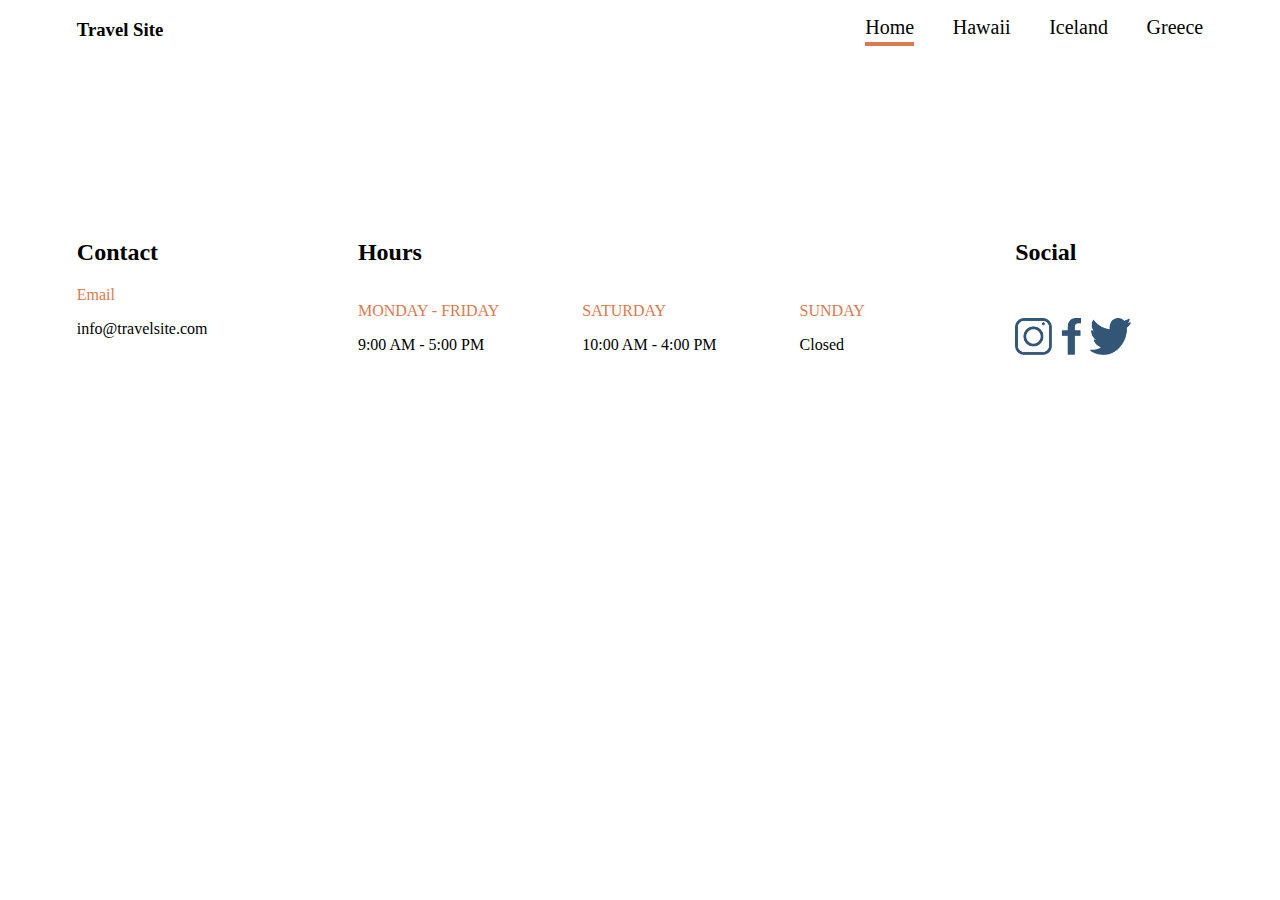
==== pages/greece.html @ 99d98926 "created addtional pages" ====
<!DOCTYPE html>
<html lang="en">
<head>
    <meta charset="UTF-8">
    <meta http-equiv="X-UA-Compatible" content="IE=edge">
    <meta name="viewport" content="width=device-width, initial-scale=1.0">
    <link rel="stylesheet" href="../css/global.css">
    <link rel="stylesheet" href="../css/destinations.css">
   
    <title>Document</title>
</head>
<body>
    <nav class="nav-bar">
        <h3 class="nav-bar--title">Travel Site</h3> 
        <ul class="nav-bar__list">
            <li class="nav-bar__list--item"><a class="nav-bar__list--link" href="">Home</a></li>
            <li><a class="nav-bar__list--link" href="./hawaii.html">Hawaii</a></li>
            <li><a class="nav-bar__list--link" href="./iceland.html">Iceland</a></li>
            <li><a class="nav-bar__list--link" href="./greece.html">Greece</a></li>
        </ul>
    </nav>
    <header>
        <h1>

        </h1>
        <div>
            <h2>

            </h2>
            <ul>
                <li></li>
                <li></li>
                <li></li>
                <li></li>
            </ul>
        </div>
        <div>
            <h2>

            </h2>
            <ul>
                <li></li>
                <li></li>
                <li></li>
                <li></li>
            </ul>
        </div>
        <div>
            <h2>

            </h2>
            <ul>
                <li></li>
                <li></li>
                <li></li>
                <li></li>
            </ul>
        </div>
    </header>
    <footer class="footer">
        <article>
            <h2>Contact</h2>
            <p class="footer__section--subtitles">Email</p>
            <p>info@travelsite.com</p>
        </article>
        <article class="footer__section">
            <h2>Hours</h2>
            <div class="footer__section__days">
                <div>
                    <p class="footer__section--subtitles">MONDAY - FRIDAY</p>
                    <p>9:00 AM - 5:00 PM</p>
                </div>
                <div>
                    <p class="footer__section--subtitles">SATURDAY</p>
                    <P>10:00 AM - 4:00 PM</P>
                </div>
                <div>
                    <p class="footer__section--subtitles">SUNDAY</p>
                    <p>Closed</p>
                </div>
            </div>
        </article>
        <article>
            <h2 class="footer__section--title">Social</h2>
            <picture class="footer__section__icons">
                <img class="footer__section--icon" src="../assets/Icons/icon-instagram.png" alt="instagram icon">
                <img class="footer__section--icon" src="../assets/Icons/icon-facebook.png" alt="facebook icon">
                <img class="footer__section--icon" src="../assets/Icons/icon-twitter.png" alt="twitter icon">
            </picture>
        </article>
    </footer>
</body>
</html>
---- css/global.css ----
body{

    margin: 0;
}

.nav-bar {
    background-color: #FFFFFF;
    display:flex;
    justify-content: space-between;
    padding: 0% 6%;
}

.nav-bar--title {
    display:flex;
}

.nav-bar__list {
    display:flex;
    justify-content: space-between;
    list-style: none;
    height: 30px;
    width: 30%;
}

.nav-bar__list--item{
    border-bottom: 4px solid #DB7A4E;
}
.nav-bar__list--link {
    text-decoration: none;
    color:black;
    display:inline-block;
    font-size: 20px;
}

li {
    display:inline-block;
}

.footer {
    padding: 2% 6%;
    display: flex;
    justify-content: space-between;

}

.footer__section {

    width: 45%;
}

.footer__section--subtitles {

    color: #DB7A4E;

}

.footer__section__days {

    display: flex;
    justify-content: space-between;
    
}

.footer__section--icon {
    
    max-height: 15%;
    
}

.footer img {
    
    margin-right: 3%;

}

.footer__section--title {
    margin-bottom: 28%;
}
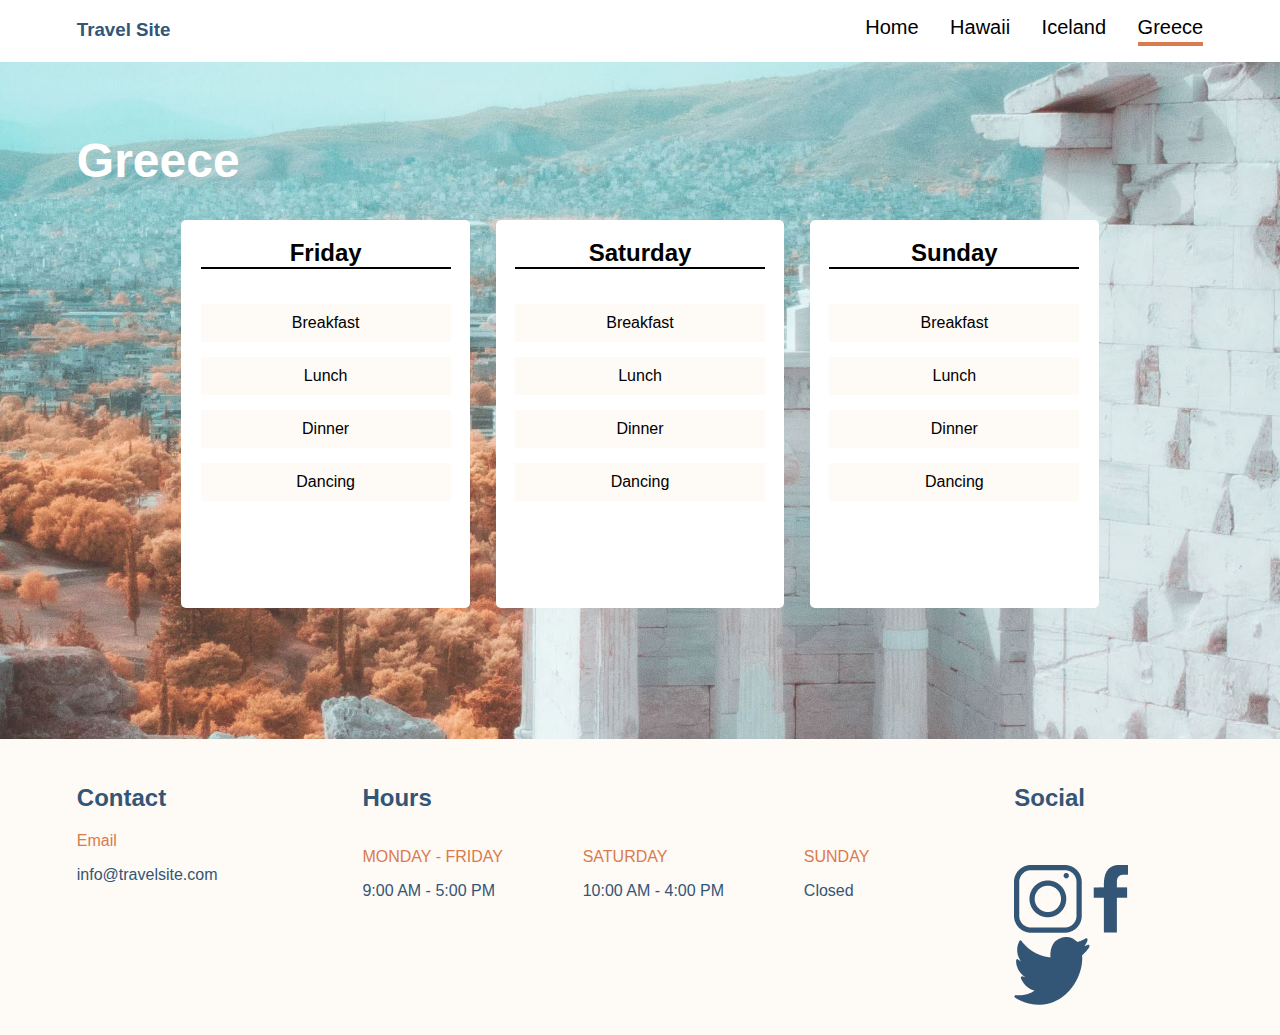
==== commit 740a3d4d: "organized pages and cards" ====
--- a/pages/greece.html
+++ b/pages/greece.html
@@ -1,60 +1,63 @@
 <!DOCTYPE html>
 <html lang="en">
+
 <head>
     <meta charset="UTF-8">
     <meta http-equiv="X-UA-Compatible" content="IE=edge">
     <meta name="viewport" content="width=device-width, initial-scale=1.0">
     <link rel="stylesheet" href="../css/global.css">
     <link rel="stylesheet" href="../css/destinations.css">
-   
-    <title>Document</title>
+    <title>Greece</title>
 </head>
+
 <body>
     <nav class="nav-bar">
-        <h3 class="nav-bar--title">Travel Site</h3> 
+        <h3 class="nav-bar--title">Travel Site</h3>
         <ul class="nav-bar__list">
-            <li class="nav-bar__list--item"><a class="nav-bar__list--link" href="">Home</a></li>
+            <li><a class="nav-bar__list--link" href="../index.html">Home</a></li>
             <li><a class="nav-bar__list--link" href="./hawaii.html">Hawaii</a></li>
             <li><a class="nav-bar__list--link" href="./iceland.html">Iceland</a></li>
-            <li><a class="nav-bar__list--link" href="./greece.html">Greece</a></li>
+            <li class="nav-bar__list--active"><a class="nav-bar__list--link" href="./greece.html">Greece</a></li>
         </ul>
     </nav>
-    <header>
-        <h1>
-
+    <header class="header header--greece">
+        <h1 class="header--title">
+            Greece
         </h1>
-        <div>
-            <h2>
-
-            </h2>
-            <ul>
-                <li></li>
-                <li></li>
-                <li></li>
-                <li></li>
-            </ul>
-        </div>
-        <div>
-            <h2>
-
-            </h2>
-            <ul>
-                <li></li>
-                <li></li>
-                <li></li>
-                <li></li>
-            </ul>
-        </div>
-        <div>
-            <h2>
-
-            </h2>
-            <ul>
-                <li></li>
-                <li></li>
-                <li></li>
-                <li></li>
-            </ul>
+        <div class="header__cards">
+            <div class="header__cards__card">
+                <h2 class="header__cards__card--title">
+                    Friday
+                </h2>
+                <ul class="header__cards__card__list">
+                    <li class="header__cards__card__list--item">Breakfast</li>
+                    <li class="header__cards__card__list--item">Lunch</li>
+                    <li class="header__cards__card__list--item">Dinner</li>
+                    <li class="header__cards__card__list--item">Dancing</li>
+                </ul>
+            </div>
+            <div class="header__cards__card">
+                <h2 class="header__cards__card--title">
+                    Saturday
+                </h2>
+                <ul class="header__cards__card__list">
+                    <li class="header__cards__card__list--item">Breakfast</li>
+                    <li class="header__cards__card__list--item">Lunch</li>
+                    <li class="header__cards__card__list--item">Dinner</li>
+                    <li class="header__cards__card__list--item">Dancing</li>
+                </ul>
+            </div>
+            <div class="header__cards__card">
+                <h2 class="header__cards__card--title">
+                    Sunday
+                </h2>
+                <ul class="header__cards__card__list">
+                    <li class="header__cards__card__list--item">Breakfast</li>
+                    <li class="header__cards__card__list--item">Lunch</li>
+                    <li class="header__cards__card__list--item">Dinner</li>
+                    <li class="header__cards__card__list--item">Dancing</li>
+                </ul>
+            </div>
         </div>
     </header>
     <footer class="footer">
@@ -82,12 +85,13 @@
         </article>
         <article>
             <h2 class="footer__section--title">Social</h2>
-            <picture class="footer__section__icons">
+            <div class="footer__section__icons">
                 <img class="footer__section--icon" src="../assets/Icons/icon-instagram.png" alt="instagram icon">
                 <img class="footer__section--icon" src="../assets/Icons/icon-facebook.png" alt="facebook icon">
                 <img class="footer__section--icon" src="../assets/Icons/icon-twitter.png" alt="twitter icon">
-            </picture>
+            </div>
         </article>
     </footer>
 </body>
+
 </html>--- a/css/global.css
+++ b/css/global.css
@@ -1,6 +1,11 @@
-body{
+body {
+    margin: 0;
+    color: #335576;
+    font-family: Verdana, Geneva, Tahoma, sans-serif;
+}
 
-    margin: 0;
+li {
+    display:inline-block;
 }
 
 .nav-bar {
@@ -22,17 +27,14 @@
     width: 30%;
 }
 
-.nav-bar__list--item{
+.nav-bar__list--active{
     border-bottom: 4px solid #DB7A4E;
 }
+
 .nav-bar__list--link {
     text-decoration: none;
     color:black;
-    display:inline-block;
     font-size: 20px;
-}
-
-li {
     display:inline-block;
 }
 
@@ -40,40 +42,31 @@
     padding: 2% 6%;
     display: flex;
     justify-content: space-between;
-
+    background-color: #FEFAF5;
 }
 
 .footer__section {
-
     width: 45%;
 }
 
 .footer__section--subtitles {
+    color: #DB7A4E;
+}
 
-    color: #DB7A4E;
+.footer__section__days {
+    display: flex;
+    justify-content: space-between;
 
 }
 
-.footer__section__days {
-
-    display: flex;
-    justify-content: space-between;
-    
-}
-
 .footer__section--icon {
-    
     max-height: 15%;
-    
 }
 
 .footer img {
-    
     margin-right: 3%;
-
 }
 
 .footer__section--title {
     margin-bottom: 28%;
-}
-   +}--- a/css/destinations.css
+++ b/css/destinations.css
@@ -0,0 +1,60 @@
+.header {
+  padding: 3% 6%;
+  height: 600px;
+  background-repeat: no-repeat;
+  background-size: cover;
+  background-position: center;
+
+}
+
+.header--hawaii {
+  background-image: url("../assets/images/hawaii.jpg");
+}
+
+.header--iceland {
+  background-image: url("../assets/images/iceland.jpg");
+}
+
+.header--greece {
+  background-image: url("../assets/images/greece.jpg");
+}
+
+.header--title {
+  font-size: 3em;
+  color: white;
+}
+
+.header__cards {
+  padding: 0 7%;
+  display: flex;
+  flex-direction: row;
+  justify-content: space-evenly;
+}
+
+.header__cards__card {
+  padding: 2%;
+  height: 350px;
+  width: 250px;
+  color: black;
+  text-align: center;
+  background-color: #fff;
+  border-radius: 5px;
+}
+
+.header__cards__card--title {
+  margin-top: 0;
+  border-bottom: 2px solid black;
+}
+
+.header__cards__card__list {
+  padding-left: 0;
+  list-style: none;
+  display: flex;
+  flex-direction: column;
+}
+
+.header__cards__card__list--item {
+  margin-top: 6%;
+  padding: 4% 0;
+  background-color: #FEFAF5;
+}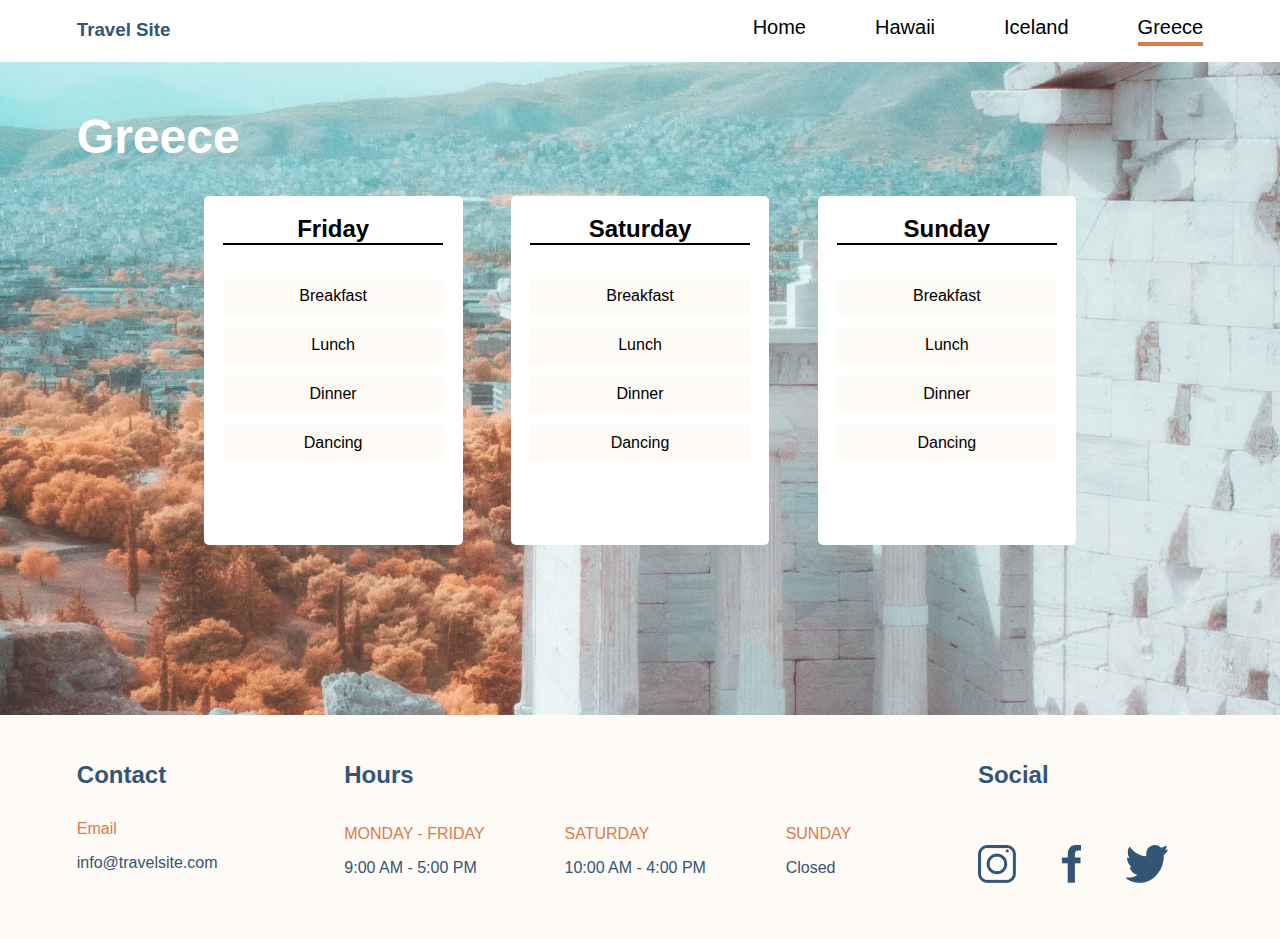
==== commit 8719bf63: "finnal commit" ====
--- a/pages/greece.html
+++ b/pages/greece.html
@@ -62,7 +62,7 @@
     </header>
     <footer class="footer">
         <article>
-            <h2>Contact</h2>
+            <h2 class="footer__section--title1">Contact</h2>
             <p class="footer__section--subtitles">Email</p>
             <p>info@travelsite.com</p>
         </article>
@@ -83,8 +83,8 @@
                 </div>
             </div>
         </article>
-        <article>
-            <h2 class="footer__section--title">Social</h2>
+        <article class="footer__section--3">
+            <h2 class="footer__section--title3">Social</h2>
             <div class="footer__section__icons">
                 <img class="footer__section--icon" src="../assets/Icons/icon-instagram.png" alt="instagram icon">
                 <img class="footer__section--icon" src="../assets/Icons/icon-facebook.png" alt="facebook icon">
--- a/css/global.css
+++ b/css/global.css
@@ -2,6 +2,10 @@
     margin: 0;
     color: #335576;
     font-family: Verdana, Geneva, Tahoma, sans-serif;
+}
+
+header {
+    margin-top: 3%;
 }
 
 li {
@@ -9,10 +13,15 @@
 }
 
 .nav-bar {
-    background-color: #FFFFFF;
+    padding: 0% 6%;
+    top: 0;
+    left: 0;
+    width: 88%;
     display:flex;
     justify-content: space-between;
-    padding: 0% 6%;
+    background-color: #FFFFFF;
+    position: fixed;
+    z-index: 3;
 }
 
 .nav-bar--title {
@@ -24,7 +33,7 @@
     justify-content: space-between;
     list-style: none;
     height: 30px;
-    width: 30%;
+    width: 40%;
 }
 
 .nav-bar__list--active{
@@ -39,7 +48,7 @@
 }
 
 .footer {
-    padding: 2% 6%;
+    padding: 2% 6% 2%;
     display: flex;
     justify-content: space-between;
     background-color: #FEFAF5;
@@ -47,6 +56,10 @@
 
 .footer__section {
     width: 45%;
+}
+
+.footer__section--title1 {
+    margin-bottom: 22%;
 }
 
 .footer__section--subtitles {
@@ -59,14 +72,20 @@
 
 }
 
-.footer__section--icon {
-    max-height: 15%;
+.footer__section--3 {
+    width: 20%;
+}
+
+.footer__section__icons {
+    height: 22%;
+    display: flex;
 }
 
 .footer img {
-    margin-right: 3%;
+    margin-right: 20%;
+    width: auto;
 }
 
-.footer__section--title {
-    margin-bottom: 28%;
+.footer__section--title3 {
+    margin-bottom: 25%;
 }--- a/css/destinations.css
+++ b/css/destinations.css
@@ -33,8 +33,8 @@
 
 .header__cards__card {
   padding: 2%;
-  height: 350px;
-  width: 250px;
+  height: 310px;
+  width: 220px;
   color: black;
   text-align: center;
   background-color: #fff;
